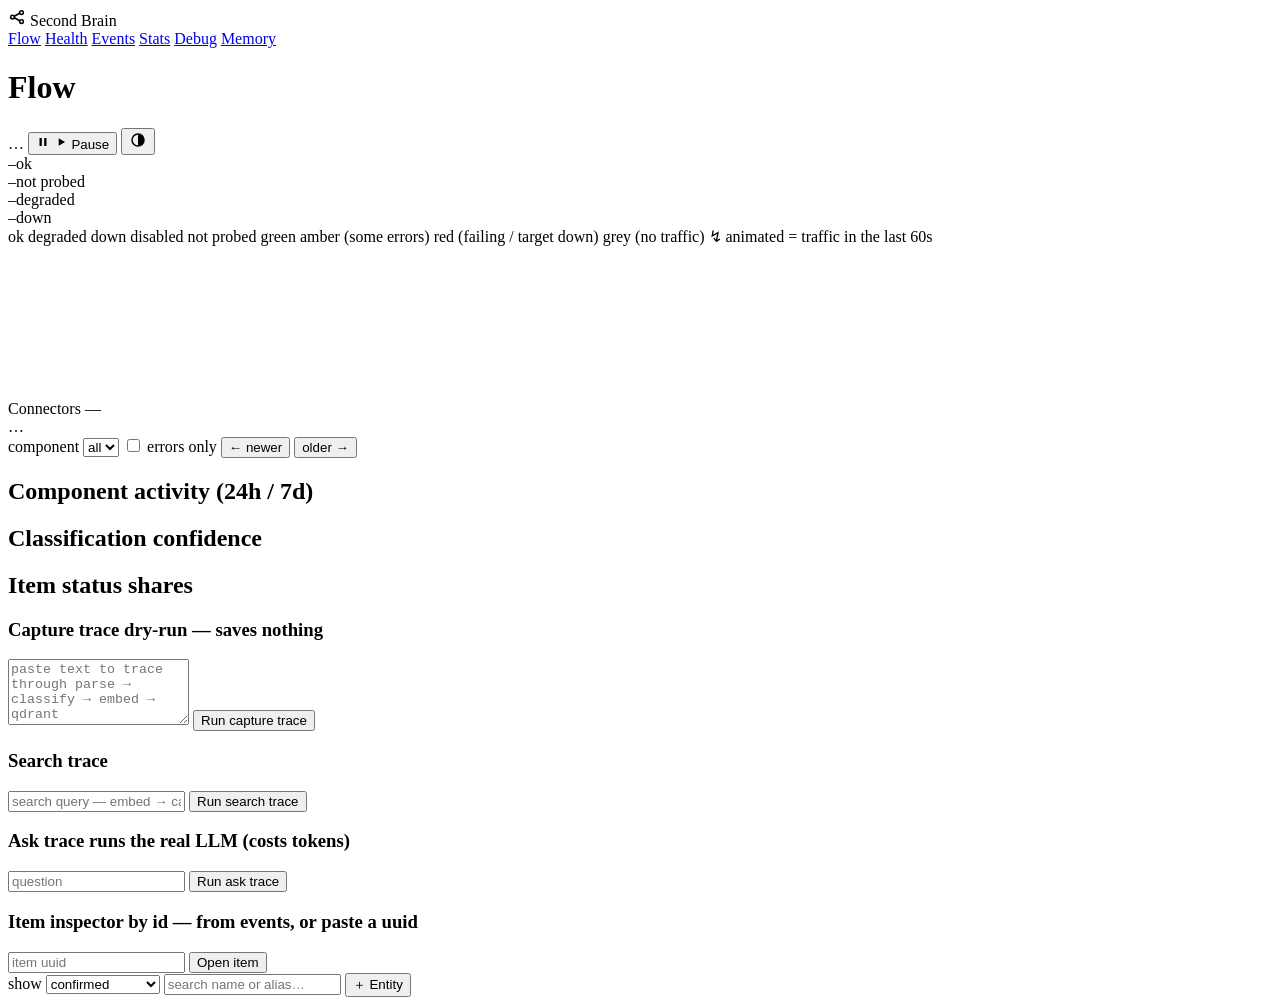
==== src/brain/cockpit/index.html @ ea15e625 "feat(cockpit): C6 Sources panel — GET /ops/connectors + Health-tab card Read-only feed per the appro" ====
<!doctype html>
<html lang="en">
<head>
<meta charset="utf-8">
<meta name="viewport" content="width=device-width, initial-scale=1">
<title>Second Brain — Cockpit</title>
<!-- Web fonts with system fallbacks: with the network off the page falls
     back to system-ui / ui-monospace and stays fully usable. -->
<link rel="preconnect" href="https://fonts.googleapis.com">
<link rel="preconnect" href="https://fonts.gstatic.com" crossorigin>
<link rel="stylesheet" href="https://fonts.googleapis.com/css2?family=Inter:wght@400;500;600&amp;family=JetBrains+Mono:wght@400;500&amp;display=swap">
<link rel="stylesheet" href="/cockpit/app.css">
<link rel="stylesheet" href="/cockpit/memory.css">
<link rel="icon" href="data:image/svg+xml,%3Csvg xmlns='http://www.w3.org/2000/svg' viewBox='0 0 24 24'%3E%3Crect width='24' height='24' rx='6' fill='%234F46E5'/%3E%3Cg fill='none' stroke='%23fff' stroke-width='2' stroke-linecap='round'%3E%3Ccircle cx='7' cy='12' r='2'/%3E%3Ccircle cx='17' cy='7' r='2'/%3E%3Ccircle cx='17' cy='17' r='2'/%3E%3Cpath d='M9 11l6-3M9 13l6 3'/%3E%3C/g%3E%3C/svg%3E">
<script>
  // Apply stored theme before first paint (no flash).
  const stored = localStorage.getItem("cockpit-theme");
  if (stored) document.documentElement.dataset.theme = stored;
</script>
</head>
<body>
<div class="shell">
  <aside class="sidebar">
    <div class="brand">
      <span class="brand-icon" aria-hidden="true">
        <svg width="18" height="18" viewBox="0 0 24 24" fill="none" stroke="currentColor" stroke-width="2" stroke-linecap="round"><circle cx="6" cy="12" r="2.5"/><circle cx="18" cy="6" r="2.5"/><circle cx="18" cy="18" r="2.5"/><path d="M8.5 11l7-4M8.5 13l7 4"/></svg>
      </span>
      <span class="brand-name">Second Brain</span>
    </div>
    <nav class="nav" aria-label="Cockpit sections">
      <a class="tab nav-item is-active" data-tab="flow" href="#flow" aria-current="page">Flow</a>
      <a class="tab nav-item" data-tab="health" href="#health">Health</a>
      <a class="tab nav-item" data-tab="events" href="#events">Events</a>
      <a class="tab nav-item" data-tab="stats" href="#stats">Stats</a>
      <a class="tab nav-item" data-tab="debug" href="#debug">Debug</a>
      <a class="tab nav-item" data-tab="memory" href="#memory">Memory</a>
      <!-- Sixth slot kept free: the sidebar flex column absorbs more items
           with no layout change. -->
    </nav>
    <div class="build-card" title="deployed git sha + overall status">
      <span id="build-dot" class="dot ok" aria-hidden="true"></span>
      <span id="sha" class="sha"></span>
    </div>
  </aside>

  <div class="main">
    <header class="topbar">
      <h1 id="page-title" class="page-title">Flow</h1>
      <div class="topbar-actions">
        <span id="overall" class="badge ok" title="overall status">…</span>
        <span id="refresh-in" class="refresh-in" title="auto-refresh interval"></span>
        <button id="pause-btn" class="btn" title="pause / resume auto-refresh (5s)">
          <svg class="icon-pause" width="14" height="14" viewBox="0 0 24 24" fill="currentColor" aria-hidden="true"><rect x="6" y="5" width="4" height="14" rx="1"/><rect x="14" y="5" width="4" height="14" rx="1"/></svg>
          <svg class="icon-play" width="14" height="14" viewBox="0 0 24 24" fill="currentColor" aria-hidden="true"><path d="M8 5.5v13l11-6.5z"/></svg>
          <span id="pause-label">Pause</span>
        </button>
        <button id="theme-btn" class="btn btn-icon" title="toggle light / dark" aria-label="toggle light / dark theme">
          <svg width="18" height="18" viewBox="0 0 24 24" fill="none" stroke="currentColor" stroke-width="2" aria-hidden="true"><circle cx="12" cy="12" r="8"/><path d="M12 4a8 8 0 0 1 0 16z" fill="currentColor" stroke="none"/></svg>
        </button>
      </div>
    </header>

    <main>
      <!-- FLOW -->
      <section id="tab-flow" class="tab-panel is-active">
        <div id="kpi-row" class="kpi-row">
          <div class="kpi"><span id="kpi-ok" class="kpi-num">–</span><span class="kpi-label"><i class="dot ok"></i>ok</span></div>
          <div class="kpi"><span id="kpi-notprobed" class="kpi-num">–</span><span class="kpi-label"><i class="dot notprobed"></i>not probed</span></div>
          <div class="kpi"><span id="kpi-degraded" class="kpi-num">–</span><span class="kpi-label"><i class="dot degraded"></i>degraded</span></div>
          <div class="kpi"><span id="kpi-down" class="kpi-num">–</span><span class="kpi-label"><i class="dot down"></i>down</span></div>
        </div>
        <div class="legend">
          <span class="legend-item"><i class="dot ok"></i> ok</span>
          <span class="legend-item"><i class="dot degraded"></i> degraded</span>
          <span class="legend-item"><i class="dot down"></i> down</span>
          <span class="legend-item"><i class="dot disabled"></i> disabled</span>
          <span class="legend-item"><i class="dot notprobed"></i> not probed</span>
          <span class="legend-sep"></span>
          <span class="legend-item"><i class="edge-sample edge-green"></i> green</span>
          <span class="legend-item"><i class="edge-sample edge-amber"></i> amber (some errors)</span>
          <span class="legend-item"><i class="edge-sample edge-red"></i> red (failing / target down)</span>
          <span class="legend-item"><i class="edge-sample edge-grey"></i> grey (no traffic)</span>
          <span class="legend-item">↯ animated = traffic in the last 60s</span>
        </div>
        <div id="flow-wrap" class="flow-panel"><svg id="flow" aria-label="data flow diagram"></svg></div>
        <div id="flow-note" class="flow-note"></div>
      </section>

      <!-- HEALTH -->
      <section id="tab-health" class="tab-panel">
        <div id="health-grid" class="health-grid"></div>
        <div id="whatsapp-card" class="hcard" hidden>
          <div class="hhead">
            <span class="hname">WhatsApp sources</span>
            <span id="whatsapp-chip" class="chip ok">ok</span>
          </div>
          <div class="hsummary" id="whatsapp-summary">…</div>
          <div class="hdetails" id="whatsapp-channels"></div>
        </div>
        <div id="connectors-card" class="hcard">
          <div class="hhead">
            <span class="hname">Connectors</span>
            <span id="connectors-chip" class="chip disabled">—</span>
          </div>
          <div class="hsummary" id="connectors-summary">…</div>
          <div class="hdetails" id="connectors-rows"></div>
        </div>
      </section>

      <!-- EVENTS -->
      <section id="tab-events" class="tab-panel">
        <div class="events-controls">
          <label>component
            <select id="events-component">
              <option value="">all</option>
            </select>
          </label>
          <label class="checkbox"><input type="checkbox" id="events-errors"> errors only</label>
          <button id="events-prev" class="btn btn-sm">← newer</button>
          <button id="events-next" class="btn btn-sm">older →</button>
          <span id="events-pageinfo" class="pageinfo"></span>
        </div>
        <div id="events-table" class="events-table"></div>
      </section>

      <!-- STATS -->
      <section id="tab-stats" class="tab-panel">
        <h2>Component activity (24h / 7d)</h2>
        <div id="stats-components" class="stats-grid"></div>
        <h2>Classification confidence</h2>
        <div id="stats-histogram" class="histogram"></div>
        <h2>Item status shares</h2>
        <div id="stats-status" class="status-shares"></div>
      </section>

      <!-- DEBUG -->
      <section id="tab-debug" class="tab-panel">
        <div class="debug-grid">
          <div class="debug-card">
            <h3>Capture trace <span class="hint">dry-run — saves nothing</span></h3>
            <textarea id="trace-capture-text" rows="4" placeholder="paste text to trace through parse → classify → embed → qdrant"></textarea>
            <button id="trace-capture-btn" class="btn btn-sm">Run capture trace</button>
            <div id="trace-capture-out" class="steps"></div>
          </div>
          <div class="debug-card">
            <h3>Search trace</h3>
            <input id="trace-search-q" type="text" placeholder="search query — embed → candidates → rerank → fallback">
            <button id="trace-search-btn" class="btn btn-sm">Run search trace</button>
            <div id="trace-search-out" class="steps"></div>
          </div>
          <div class="debug-card">
            <h3>Ask trace <span class="hint warn">runs the real LLM (costs tokens)</span></h3>
            <input id="trace-ask-q" type="text" placeholder="question">
            <button id="trace-ask-btn" class="btn btn-sm">Run ask trace</button>
            <div id="trace-ask-out" class="steps"></div>
          </div>
          <div class="debug-card">
            <h3>Item inspector <span class="hint">by id — from events, or paste a uuid</span></h3>
            <input id="inspector-id" type="text" placeholder="item uuid">
            <button id="inspector-btn" class="btn btn-sm">Open item</button>
            <div id="inspector-out" class="inspector"></div>
          </div>
        </div>
      </section>

      <!-- MEMORY -->
      <section id="tab-memory" class="tab-panel">
        <div class="memory-controls">
          <label>show
            <select id="memory-status">
              <option value="confirmed">confirmed</option>
              <option value="proposed">proposed inbox</option>
            </select>
          </label>
          <input id="memory-q" type="text" placeholder="search name or alias…">
          <button id="memory-add-entity-btn" class="btn btn-sm">＋ Entity</button>
          <span id="memory-count" class="pageinfo"></span>
        </div>
        <div id="memory-add-entity" class="memory-add-entity" hidden>
          <label>kind
            <select id="memory-entity-kind">
              <option value="person">person</option>
              <option value="group">group</option>
              <option value="place">place</option>
              <option value="org">org</option>
              <option value="channel">channel</option>
            </select>
          </label>
          <label>name
            <input id="memory-entity-name" type="text" dir="auto" placeholder="e.g. Rona / ה' ספיר">
          </label>
          <label>aliases (comma-separated)
            <input id="memory-entity-aliases" type="text" dir="auto" placeholder="רונה, Rona C.">
          </label>
          <button id="memory-entity-save" class="btn btn-sm">Save</button>
          <button id="memory-entity-cancel" class="btn btn-sm">Cancel</button>
        </div>
        <div id="memory-list"></div>
        <aside id="memory-drawer" class="memory-drawer" hidden aria-label="fact history">
          <div class="drawer-head">
            <h3>Fact history</h3>
            <button id="memory-drawer-close" class="btn btn-sm">✕ Close</button>
          </div>
          <div id="memory-drawer-body" class="drawer-body"></div>
        </aside>
      </section>
    </main>
  </div>
</div>

<div id="toast" class="toast" hidden></div>

<script src="/cockpit/app.js"></script>
<script src="/cockpit/memory.js"></script>
</body>
</html>
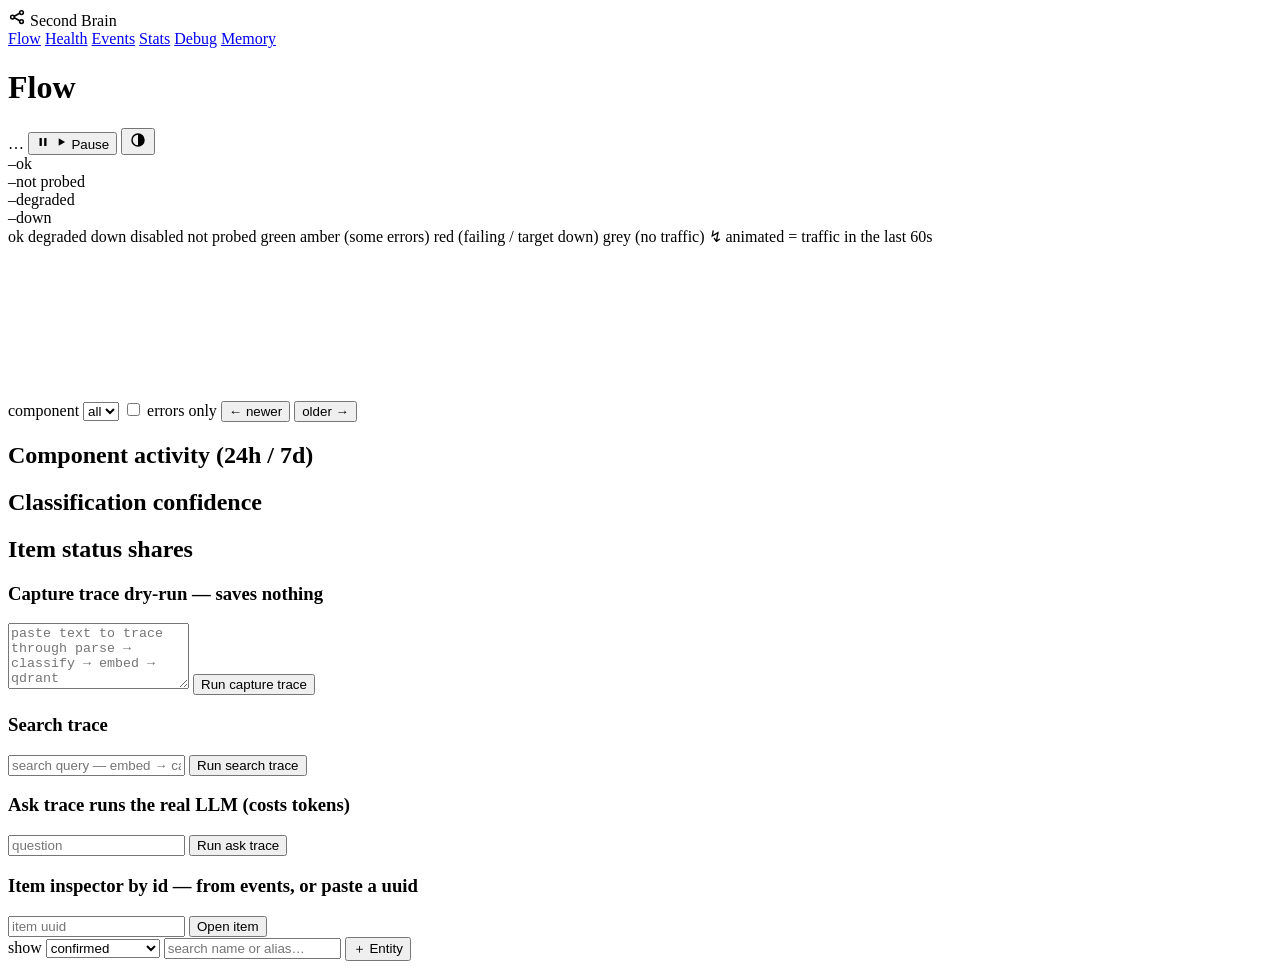
==== commit 147cb455: "Merge remote-tracking branch 'origin/main' into feature/connectors-gdrive # Conflicts: #	src/brain/c" ====
--- a/src/brain/cockpit/index.html
+++ b/src/brain/cockpit/index.html
@@ -97,14 +97,6 @@
           <div class="hsummary" id="whatsapp-summary">…</div>
           <div class="hdetails" id="whatsapp-channels"></div>
         </div>
-        <div id="connectors-card" class="hcard">
-          <div class="hhead">
-            <span class="hname">Connectors</span>
-            <span id="connectors-chip" class="chip disabled">—</span>
-          </div>
-          <div class="hsummary" id="connectors-summary">…</div>
-          <div class="hdetails" id="connectors-rows"></div>
-        </div>
       </section>
 
       <!-- EVENTS -->
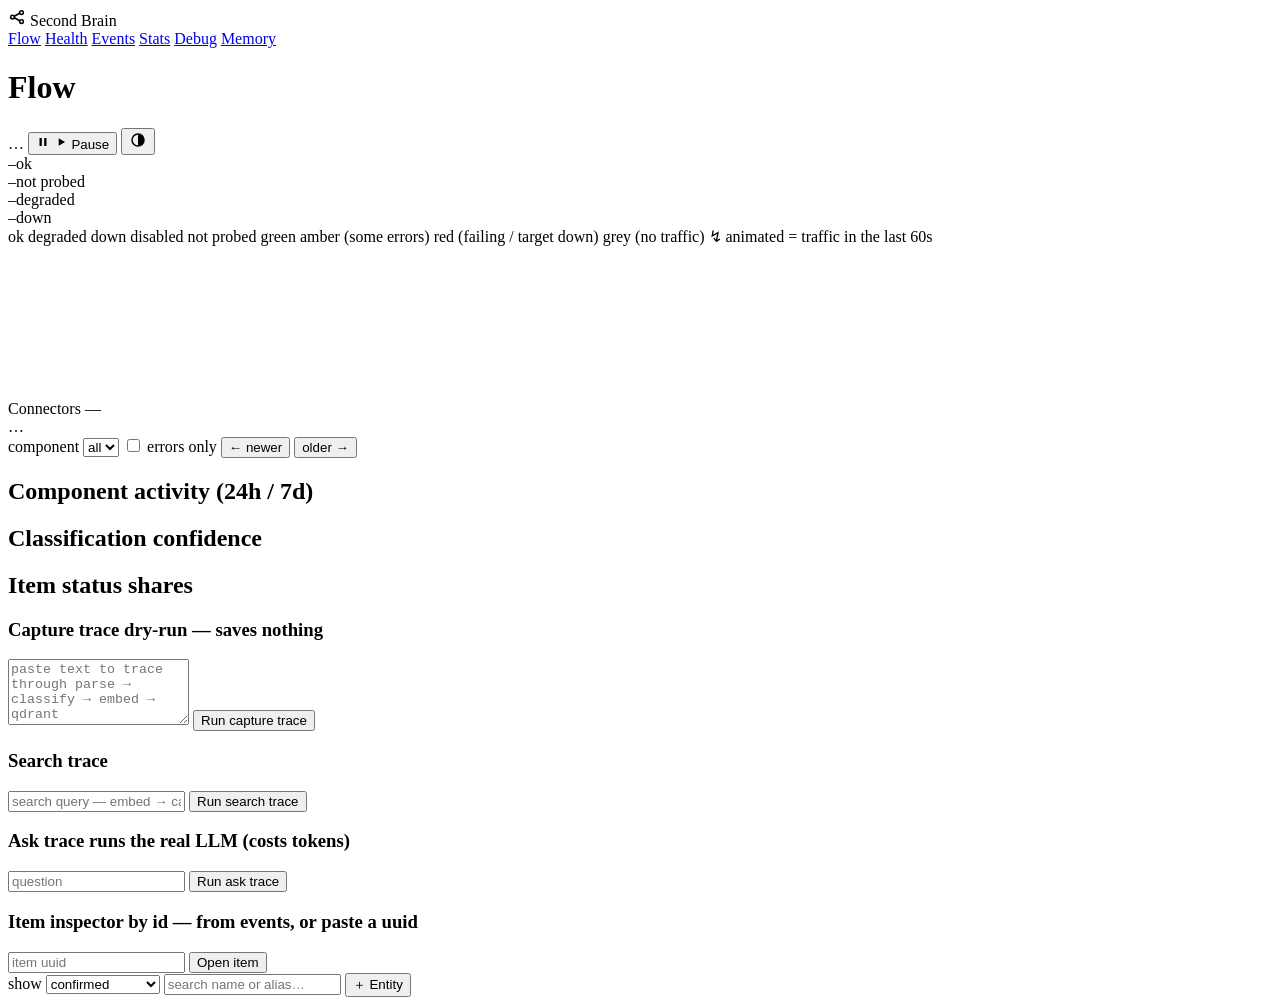
==== commit 3eabaf02: "Merge pull request #80 from yosisrael2/feature/cockpit-sources-panel-main feat(cockpit): C6 Sources " ====
--- a/src/brain/cockpit/index.html
+++ b/src/brain/cockpit/index.html
@@ -97,6 +97,14 @@
           <div class="hsummary" id="whatsapp-summary">…</div>
           <div class="hdetails" id="whatsapp-channels"></div>
         </div>
+        <div id="connectors-card" class="hcard">
+          <div class="hhead">
+            <span class="hname">Connectors</span>
+            <span id="connectors-chip" class="chip disabled">—</span>
+          </div>
+          <div class="hsummary" id="connectors-summary">…</div>
+          <div class="hdetails" id="connectors-rows"></div>
+        </div>
       </section>
 
       <!-- EVENTS -->
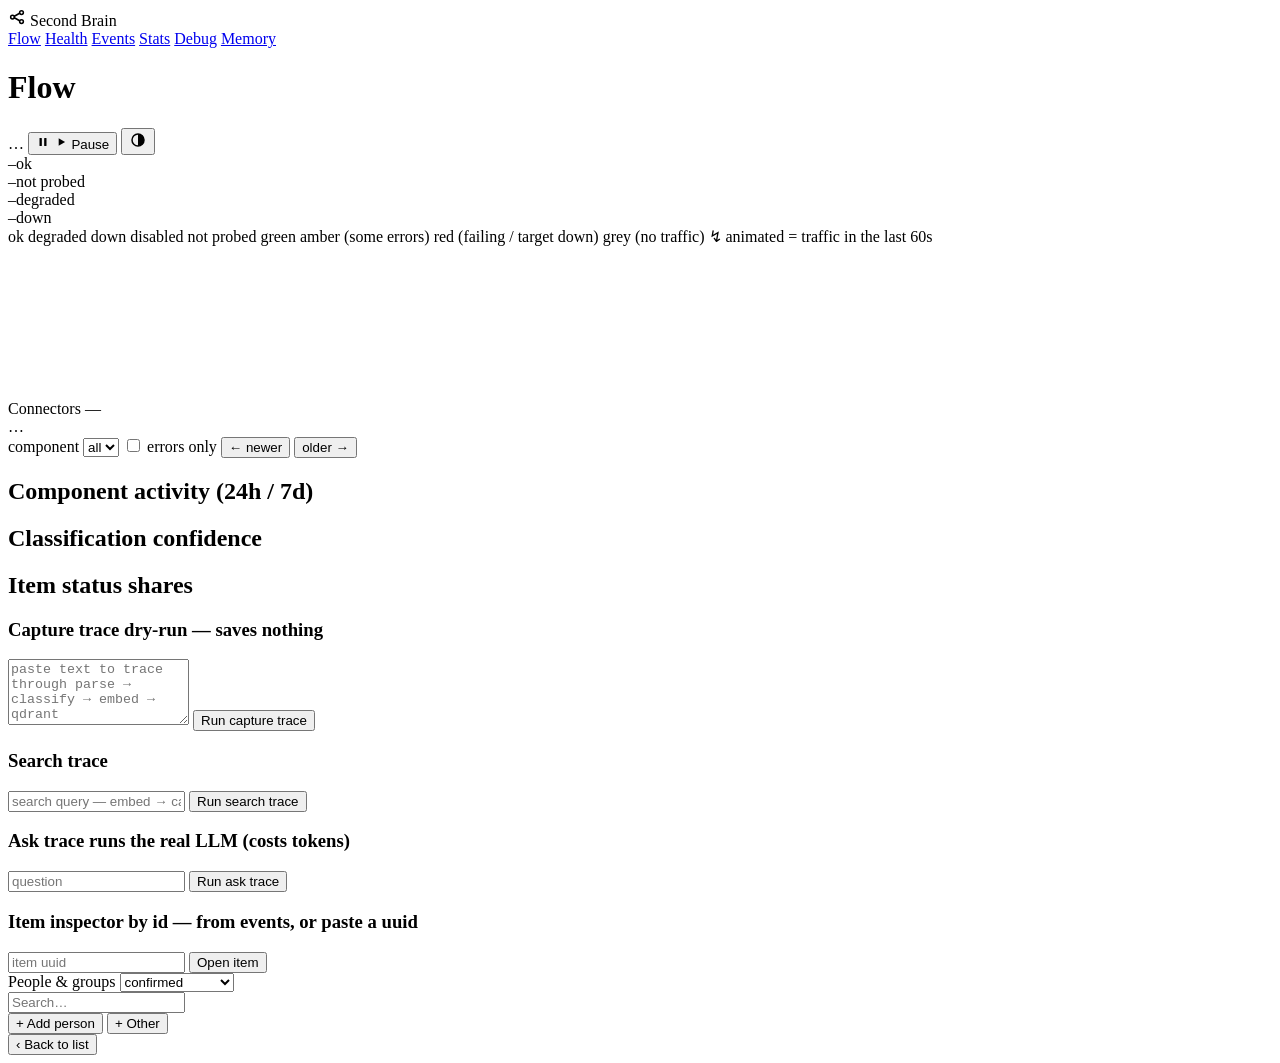
==== commit f4b2c8e4: "Memory Management screen (part B): master-detail UI wired to part A endpoints - cockpit memory tab: " ====
--- a/src/brain/cockpit/index.html
+++ b/src/brain/cockpit/index.html
@@ -165,37 +165,32 @@
 
       <!-- MEMORY -->
       <section id="tab-memory" class="tab-panel">
-        <div class="memory-controls">
-          <label>show
-            <select id="memory-status">
-              <option value="confirmed">confirmed</option>
-              <option value="proposed">proposed inbox</option>
-            </select>
-          </label>
-          <input id="memory-q" type="text" placeholder="search name or alias…">
-          <button id="memory-add-entity-btn" class="btn btn-sm">＋ Entity</button>
-          <span id="memory-count" class="pageinfo"></span>
-        </div>
-        <div id="memory-add-entity" class="memory-add-entity" hidden>
-          <label>kind
-            <select id="memory-entity-kind">
-              <option value="person">person</option>
-              <option value="group">group</option>
-              <option value="place">place</option>
-              <option value="org">org</option>
-              <option value="channel">channel</option>
-            </select>
-          </label>
-          <label>name
-            <input id="memory-entity-name" type="text" dir="auto" placeholder="e.g. Rona / ה' ספיר">
-          </label>
-          <label>aliases (comma-separated)
-            <input id="memory-entity-aliases" type="text" dir="auto" placeholder="רונה, Rona C.">
-          </label>
-          <button id="memory-entity-save" class="btn btn-sm">Save</button>
-          <button id="memory-entity-cancel" class="btn btn-sm">Cancel</button>
-        </div>
-        <div id="memory-list"></div>
+        <div class="mm-wrap" id="memory-wrap" data-view="list">
+          <div class="mm-left" id="memory-left">
+            <div class="mm-left-head">
+              <span class="mm-title">People &amp; groups</span>
+              <select id="memory-status" class="mm-status">
+                <option value="confirmed">confirmed</option>
+                <option value="proposed">proposed inbox</option>
+              </select>
+            </div>
+            <div class="mm-search">
+              <input id="memory-q" type="text" placeholder="Search…">
+            </div>
+            <div class="mm-addrow">
+              <button id="memory-add-person-btn" class="btn btn-sm btn-pri">+ Add person</button>
+              <button id="memory-add-other-btn" class="btn btn-sm">+ Other</button>
+            </div>
+            <div id="memory-list" class="mm-list"></div>
+          </div>
+          <div class="mm-right" id="memory-detail">
+            <div class="mm-backbar">
+              <button id="memory-back" class="btn btn-sm btn-ghost">‹ Back to list</button>
+            </div>
+            <div id="memory-detail-head" class="mm-dhead"></div>
+            <div id="memory-detail-body" class="mm-stack"></div>
+          </div>
+        </div>
         <aside id="memory-drawer" class="memory-drawer" hidden aria-label="fact history">
           <div class="drawer-head">
             <h3>Fact history</h3>
@@ -203,6 +198,67 @@
           </div>
           <div id="memory-drawer-body" class="drawer-body"></div>
         </aside>
+        <div id="memory-add-person" class="mm-modal" hidden>
+          <div class="mm-sheet">
+            <h3>Add person</h3>
+            <div class="mm-field"><label>name</label><input id="memory-person-name" type="text" dir="auto" placeholder="e.g. מיכל"></div>
+            <div class="mm-field"><label>aliases (comma-separated)</label><input id="memory-person-aliases" type="text" dir="auto" placeholder="רונה, Rona C."></div>
+            <div class="mm-grid2">
+              <div class="mm-field"><label>relation to the family</label>
+                <select id="memory-person-relation">
+                  <option value="">—</option>
+                  <option value="child">child</option>
+                  <option value="father">father</option>
+                  <option value="mother">mother</option>
+                  <option value="grandparent">grandparent</option>
+                  <option value="teacher">teacher</option>
+                  <option value="friend">friend / contact</option>
+                  <option value="other">other</option>
+                </select>
+              </div>
+              <div class="mm-field"><label>gender</label>
+                <select id="memory-person-gender">
+                  <option value="">—</option>
+                  <option value="girl">girl</option>
+                  <option value="boy">boy</option>
+                </select>
+              </div>
+            </div>
+            <div class="mm-grid2">
+              <div class="mm-field"><label>grade (kids)</label><input id="memory-person-grade" type="text" dir="auto" placeholder="ה"></div>
+              <div class="mm-field"><label>class</label><input id="memory-person-class" type="text" dir="auto" placeholder="ספיר"></div>
+            </div>
+            <div class="mm-grid2">
+              <div class="mm-field"><label>school / kindergarten</label><input id="memory-person-school" type="text" dir="auto"></div>
+              <div class="mm-field"><label>teacher</label><input id="memory-person-teacher" type="text" dir="auto"></div>
+            </div>
+            <div class="mm-sheet-actions">
+              <button id="memory-person-cancel" class="btn btn-sm btn-ghost">Cancel</button>
+              <button id="memory-person-save" class="btn btn-sm btn-pri">Add person</button>
+            </div>
+          </div>
+        </div>
+        <div id="memory-add-other" class="mm-modal" hidden>
+          <div class="mm-sheet">
+            <h3>Add group / place / org</h3>
+            <div class="mm-field"><label>kind</label>
+              <select id="memory-other-kind">
+                <option value="group">group</option>
+                <option value="place">place</option>
+                <option value="org">org</option>
+              </select>
+            </div>
+            <div class="mm-field"><label>name</label><input id="memory-other-name" type="text" dir="auto" placeholder="e.g. בית הספר / the Family unit"></div>
+            <div class="mm-sheet-actions">
+              <button id="memory-other-cancel" class="btn btn-sm btn-ghost">Cancel</button>
+              <button id="memory-other-save" class="btn btn-sm btn-pri">Add</button>
+            </div>
+          </div>
+        </div>
+        <div id="memory-undo" class="mm-undo" hidden>
+          <span id="memory-undo-text"></span>
+          <button id="memory-undo-btn" class="btn btn-sm">Undo</button>
+        </div>
       </section>
     </main>
   </div>
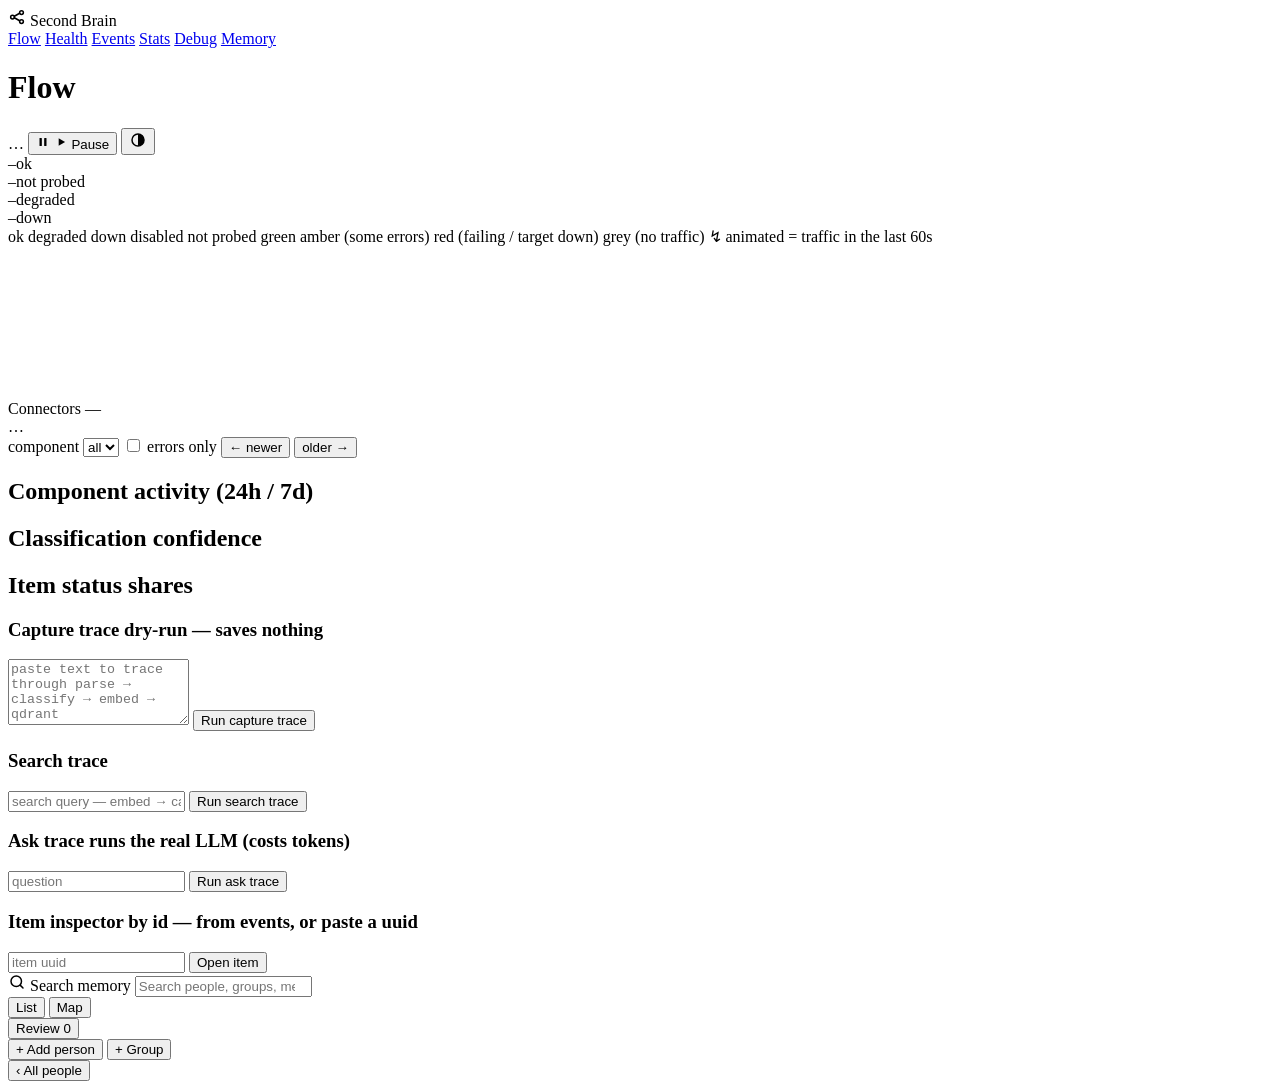
==== commit de2c3629: "Memory screen redesign: profile, review inbox, family map Profile splits Basic info (typed, one valu" ====
--- a/src/brain/cockpit/index.html
+++ b/src/brain/cockpit/index.html
@@ -165,46 +165,80 @@
 
       <!-- MEMORY -->
       <section id="tab-memory" class="tab-panel">
+        <div class="mm-top">
+          <div class="mm-search">
+            <svg width="18" height="18" viewBox="0 0 24 24" fill="none" stroke="currentColor" stroke-width="2" stroke-linecap="round" aria-hidden="true"><circle cx="11" cy="11" r="7"/><path d="M20 20l-3.5-3.5"/></svg>
+            <label for="memory-q" class="sr-only">Search memory</label>
+            <input id="memory-q" type="search" dir="auto" placeholder="Search people, groups, memories…">
+          </div>
+          <div class="mm-top-right">
+            <span id="memory-sync" class="mm-sync" role="status"></span>
+            <div class="mm-seg" role="group" aria-label="Memory view">
+              <button id="memory-view-list" type="button" aria-pressed="true">List</button>
+              <button id="memory-view-map" type="button" aria-pressed="false">Map</button>
+            </div>
+            <button id="memory-review-btn" type="button" class="mm-review-btn">Review <span id="memory-review-count" class="mm-count">0</span></button>
+          </div>
+        </div>
         <div class="mm-wrap" id="memory-wrap" data-view="list">
-          <div class="mm-left" id="memory-left">
-            <div class="mm-left-head">
-              <span class="mm-title">People &amp; groups</span>
-              <select id="memory-status" class="mm-status">
-                <option value="confirmed">confirmed</option>
-                <option value="proposed">proposed inbox</option>
-              </select>
-            </div>
-            <div class="mm-search">
-              <input id="memory-q" type="text" placeholder="Search…">
-            </div>
+          <nav class="mm-left" id="memory-left" aria-label="People and groups">
             <div class="mm-addrow">
-              <button id="memory-add-person-btn" class="btn btn-sm btn-pri">+ Add person</button>
-              <button id="memory-add-other-btn" class="btn btn-sm">+ Other</button>
+              <button id="memory-add-person-btn" type="button" class="btn btn-pri">+ Add person</button>
+              <button id="memory-add-other-btn" type="button" class="btn">+ Group</button>
             </div>
             <div id="memory-list" class="mm-list"></div>
-          </div>
+          </nav>
           <div class="mm-right" id="memory-detail">
             <div class="mm-backbar">
-              <button id="memory-back" class="btn btn-sm btn-ghost">‹ Back to list</button>
-            </div>
-            <div id="memory-detail-head" class="mm-dhead"></div>
+              <button id="memory-back" type="button" class="btn btn-sm btn-ghost">‹ All people</button>
+            </div>
+            <div id="memory-detail-head"></div>
             <div id="memory-detail-body" class="mm-stack"></div>
+          </div>
+        </div>
+        <div id="memory-review" class="mm-review" hidden>
+          <div class="mm-review-bar">
+            <button id="memory-review-back" type="button" class="btn btn-sm btn-ghost">‹ Memory</button>
+          </div>
+          <div class="mm-review-grid">
+            <main id="memory-review-list" class="mm-review-list"></main>
+            <aside class="mm-card mm-review-side" aria-labelledby="mm-review-how">
+              <h3 id="mm-review-how">How review works</h3>
+              <p>Facts, memories and connections the system picks up from your chats wait here.</p>
+              <p><b>Confirm</b> saves it. <b>Edit first</b> fixes the wording, then saves. <b>Not right</b> drops it (Undo brings it back).</p>
+              <p>Confirmed items keep a link back to the message they came from.</p>
+            </aside>
+          </div>
+        </div>
+        <div id="memory-map" class="mm-map" hidden>
+          <div class="mm-map-head">
+            <div>
+              <h2>Family map</h2>
+              <p>Every line is a connection. Tap a person to open their profile and edit their connections.</p>
+            </div>
+          </div>
+          <div id="memory-map-canvas" class="mm-map-canvas"></div>
+          <div class="mm-legend" aria-label="legend">
+            <span><svg width="40" height="8" viewBox="0 0 40 8" aria-hidden="true"><path d="M2 4h36" class="mm-edge is-family"/></svg>Family</span>
+            <span><svg width="40" height="8" viewBox="0 0 40 8" aria-hidden="true"><path d="M2 4h36" class="mm-edge is-other"/></svg>Other connection</span>
+            <span><svg width="40" height="8" viewBox="0 0 40 8" aria-hidden="true"><path d="M2 4h36" class="mm-edge is-member"/></svg>Member of a group</span>
+            <span><span class="mm-legend-unknown" aria-hidden="true"></span>No connection yet</span>
           </div>
         </div>
         <aside id="memory-drawer" class="memory-drawer" hidden aria-label="fact history">
           <div class="drawer-head">
-            <h3>Fact history</h3>
-            <button id="memory-drawer-close" class="btn btn-sm">✕ Close</button>
+            <h3>History</h3>
+            <button id="memory-drawer-close" type="button" class="btn btn-sm">✕ Close</button>
           </div>
           <div id="memory-drawer-body" class="drawer-body"></div>
         </aside>
         <div id="memory-add-person" class="mm-modal" hidden>
-          <div class="mm-sheet">
-            <h3>Add person</h3>
-            <div class="mm-field"><label>name</label><input id="memory-person-name" type="text" dir="auto" placeholder="e.g. מיכל"></div>
-            <div class="mm-field"><label>aliases (comma-separated)</label><input id="memory-person-aliases" type="text" dir="auto" placeholder="רונה, Rona C."></div>
+          <div class="mm-sheet" role="dialog" aria-modal="true" aria-labelledby="mm-add-person-h">
+            <h3 id="mm-add-person-h">Add person</h3>
+            <div class="mm-field"><label for="memory-person-name">Name</label><input id="memory-person-name" type="text" dir="auto" placeholder="e.g. מיכל"></div>
+            <div class="mm-field"><label for="memory-person-aliases">Also known as (comma-separated)</label><input id="memory-person-aliases" type="text" dir="auto" placeholder="רונה, Rona C."></div>
             <div class="mm-grid2">
-              <div class="mm-field"><label>relation to the family</label>
+              <div class="mm-field"><label for="memory-person-relation">Role in the family</label>
                 <select id="memory-person-relation">
                   <option value="">—</option>
                   <option value="child">child</option>
@@ -216,48 +250,52 @@
                   <option value="other">other</option>
                 </select>
               </div>
-              <div class="mm-field"><label>gender</label>
+              <div class="mm-field"><label for="memory-person-gender">Gender</label>
                 <select id="memory-person-gender">
                   <option value="">—</option>
                   <option value="girl">girl</option>
                   <option value="boy">boy</option>
+                  <option value="woman">woman</option>
+                  <option value="man">man</option>
                 </select>
               </div>
             </div>
+            <div class="mm-field"><label for="memory-person-birthday">Birthday</label><input id="memory-person-birthday" type="text" inputmode="numeric" placeholder="dd.mm.yyyy"></div>
             <div class="mm-grid2">
-              <div class="mm-field"><label>grade (kids)</label><input id="memory-person-grade" type="text" dir="auto" placeholder="ה"></div>
-              <div class="mm-field"><label>class</label><input id="memory-person-class" type="text" dir="auto" placeholder="ספיר"></div>
+              <div class="mm-field"><label for="memory-person-grade">Grade (kids)</label><input id="memory-person-grade" type="text" dir="auto" placeholder="5"></div>
+              <div class="mm-field"><label for="memory-person-class">Class</label><input id="memory-person-class" type="text" dir="auto" placeholder="ה' ספיר"></div>
             </div>
             <div class="mm-grid2">
-              <div class="mm-field"><label>school / kindergarten</label><input id="memory-person-school" type="text" dir="auto"></div>
-              <div class="mm-field"><label>teacher</label><input id="memory-person-teacher" type="text" dir="auto"></div>
+              <div class="mm-field"><label for="memory-person-school">School / kindergarten</label><input id="memory-person-school" type="text" dir="auto"></div>
+              <div class="mm-field"><label for="memory-person-teacher">Teacher</label><input id="memory-person-teacher" type="text" dir="auto"></div>
             </div>
             <div class="mm-sheet-actions">
-              <button id="memory-person-cancel" class="btn btn-sm btn-ghost">Cancel</button>
-              <button id="memory-person-save" class="btn btn-sm btn-pri">Add person</button>
+              <button id="memory-person-cancel" type="button" class="btn btn-ghost">Cancel</button>
+              <button id="memory-person-save" type="button" class="btn btn-pri">Add person</button>
             </div>
           </div>
         </div>
         <div id="memory-add-other" class="mm-modal" hidden>
-          <div class="mm-sheet">
-            <h3>Add group / place / org</h3>
-            <div class="mm-field"><label>kind</label>
+          <div class="mm-sheet" role="dialog" aria-modal="true" aria-labelledby="mm-add-other-h">
+            <h3 id="mm-add-other-h">Add group, place or org</h3>
+            <div class="mm-field"><label for="memory-other-kind">Kind</label>
               <select id="memory-other-kind">
                 <option value="group">group</option>
                 <option value="place">place</option>
                 <option value="org">org</option>
               </select>
             </div>
-            <div class="mm-field"><label>name</label><input id="memory-other-name" type="text" dir="auto" placeholder="e.g. בית הספר / the Family unit"></div>
+            <div class="mm-field"><label for="memory-other-name">Name</label><input id="memory-other-name" type="text" dir="auto" placeholder="e.g. בית הספר"></div>
+            <p class="mm-card-hint">WhatsApp groups the system listens to are added with <code>brain memory seed-channel</code>, not here.</p>
             <div class="mm-sheet-actions">
-              <button id="memory-other-cancel" class="btn btn-sm btn-ghost">Cancel</button>
-              <button id="memory-other-save" class="btn btn-sm btn-pri">Add</button>
-            </div>
-          </div>
-        </div>
-        <div id="memory-undo" class="mm-undo" hidden>
+              <button id="memory-other-cancel" type="button" class="btn btn-ghost">Cancel</button>
+              <button id="memory-other-save" type="button" class="btn btn-pri">Add</button>
+            </div>
+          </div>
+        </div>
+        <div id="memory-undo" class="mm-undo" hidden role="status">
           <span id="memory-undo-text"></span>
-          <button id="memory-undo-btn" class="btn btn-sm">Undo</button>
+          <button id="memory-undo-btn" type="button">Undo</button>
         </div>
       </section>
     </main>
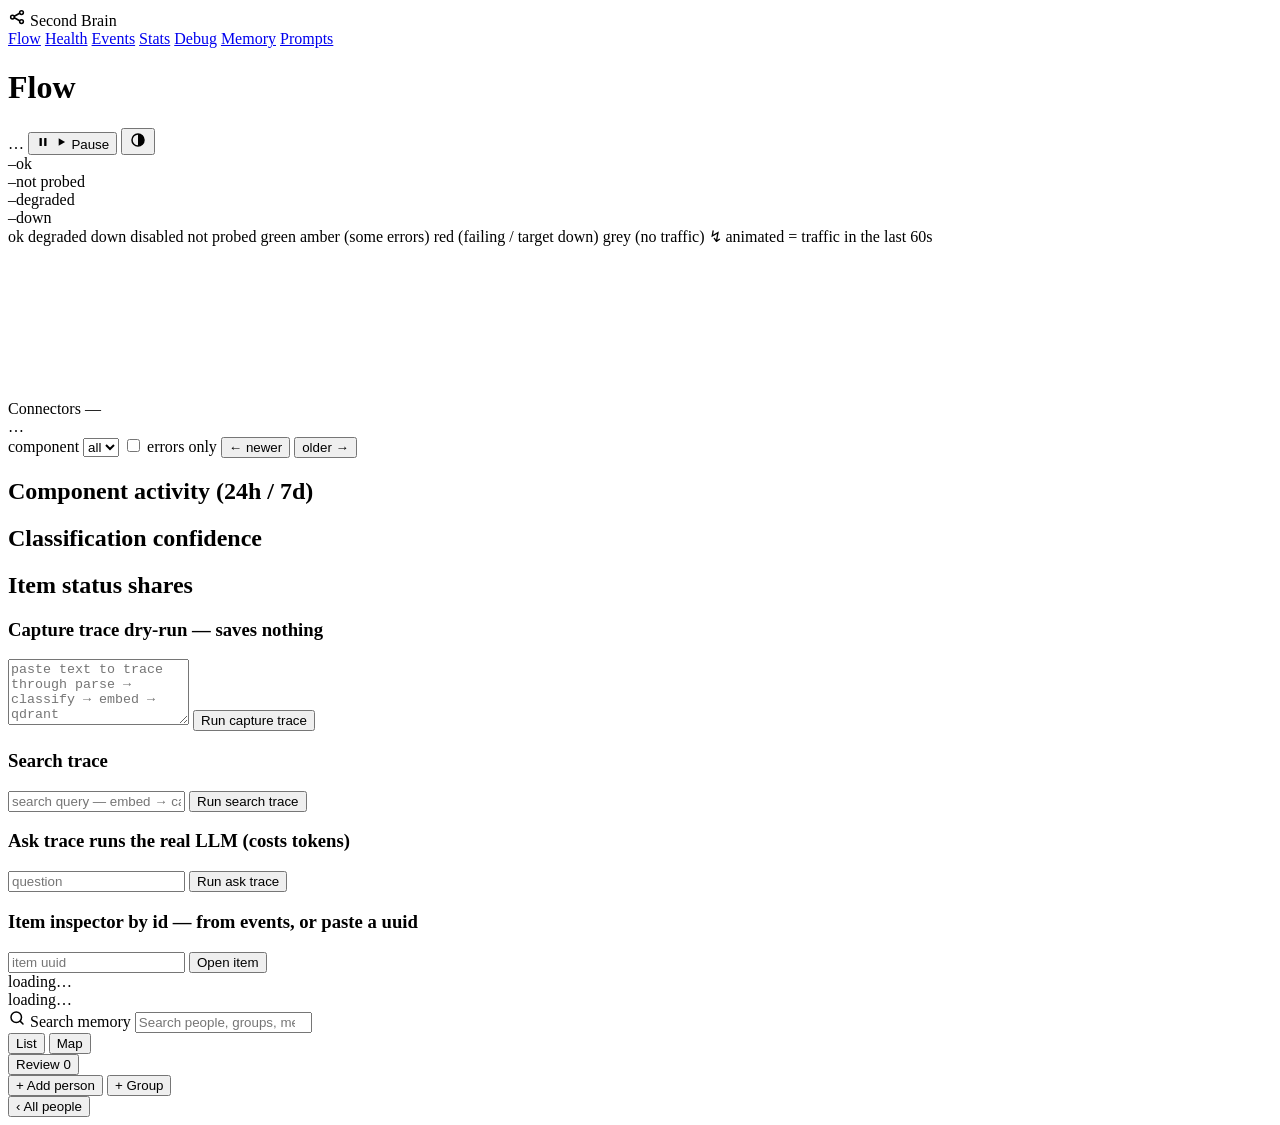
==== commit 3e10266c: "Editable LLM prompts + a user memory file (registry, API, cockpit tab) The user asked (8 Nov) for a " ====
--- a/src/brain/cockpit/index.html
+++ b/src/brain/cockpit/index.html
@@ -34,8 +34,7 @@
       <a class="tab nav-item" data-tab="stats" href="#stats">Stats</a>
       <a class="tab nav-item" data-tab="debug" href="#debug">Debug</a>
       <a class="tab nav-item" data-tab="memory" href="#memory">Memory</a>
-      <!-- Sixth slot kept free: the sidebar flex column absorbs more items
-           with no layout change. -->
+      <a class="tab nav-item" data-tab="prompts" href="#prompts">Prompts</a>
     </nav>
     <div class="build-card" title="deployed git sha + overall status">
       <span id="build-dot" class="dot ok" aria-hidden="true"></span>
@@ -160,6 +159,14 @@
             <button id="inspector-btn" class="btn btn-sm">Open item</button>
             <div id="inspector-out" class="inspector"></div>
           </div>
+        </div>
+      </section>
+
+      <!-- PROMPTS (prompts.js): the LLM system prompts + the memory file -->
+      <section id="tab-prompts" class="tab-panel">
+        <div class="prompts-grid">
+          <div id="prompts-list" class="debug-card pr-list"><div class="empty">loading…</div></div>
+          <div id="prompts-editor" class="debug-card pr-editor"><div class="empty">loading…</div></div>
         </div>
       </section>
 
@@ -306,5 +313,6 @@
 
 <script src="/cockpit/app.js"></script>
 <script src="/cockpit/memory.js"></script>
+<script src="/cockpit/prompts.js"></script>
 </body>
 </html>
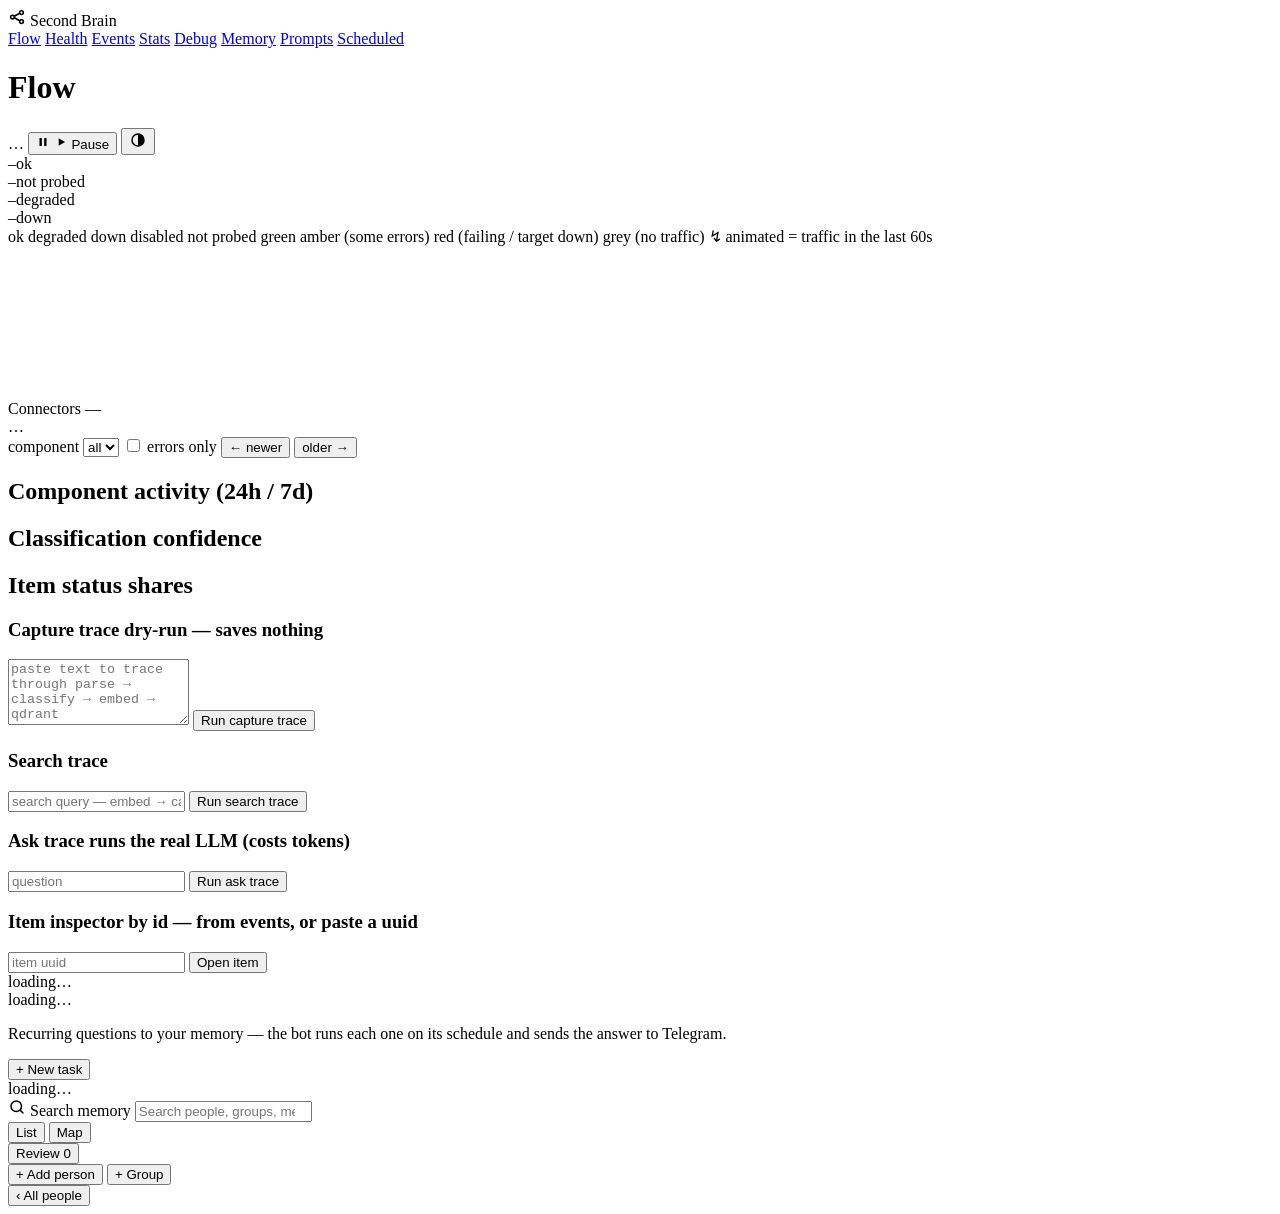
==== commit 361409ae: "scheduled tasks: CRUD + cron schedules, run by the bot's poll loop A task is a name + free-text prom" ====
--- a/src/brain/cockpit/index.html
+++ b/src/brain/cockpit/index.html
@@ -35,6 +35,7 @@
       <a class="tab nav-item" data-tab="debug" href="#debug">Debug</a>
       <a class="tab nav-item" data-tab="memory" href="#memory">Memory</a>
       <a class="tab nav-item" data-tab="prompts" href="#prompts">Prompts</a>
+      <a class="tab nav-item" data-tab="scheduled" href="#scheduled">Scheduled</a>
     </nav>
     <div class="build-card" title="deployed git sha + overall status">
       <span id="build-dot" class="dot ok" aria-hidden="true"></span>
@@ -168,6 +169,16 @@
           <div id="prompts-list" class="debug-card pr-list"><div class="empty">loading…</div></div>
           <div id="prompts-editor" class="debug-card pr-editor"><div class="empty">loading…</div></div>
         </div>
+      </section>
+
+      <!-- SCHEDULED (schedules.js): recurring prompts the bot runs + sends to Telegram -->
+      <section id="tab-scheduled" class="tab-panel">
+        <div class="sc-top">
+          <p class="hint">Recurring questions to your memory — the bot runs each one on its schedule and sends the answer to Telegram.</p>
+          <button id="sched-new" type="button" class="btn btn-sm btn-primary">+ New task</button>
+        </div>
+        <div id="sched-editor" class="debug-card sc-editor" hidden></div>
+        <div id="sched-list" class="sc-list"><div class="empty">loading…</div></div>
       </section>
 
       <!-- MEMORY -->
@@ -314,5 +325,6 @@
 <script src="/cockpit/app.js"></script>
 <script src="/cockpit/memory.js"></script>
 <script src="/cockpit/prompts.js"></script>
+<script src="/cockpit/schedules.js"></script>
 </body>
 </html>
